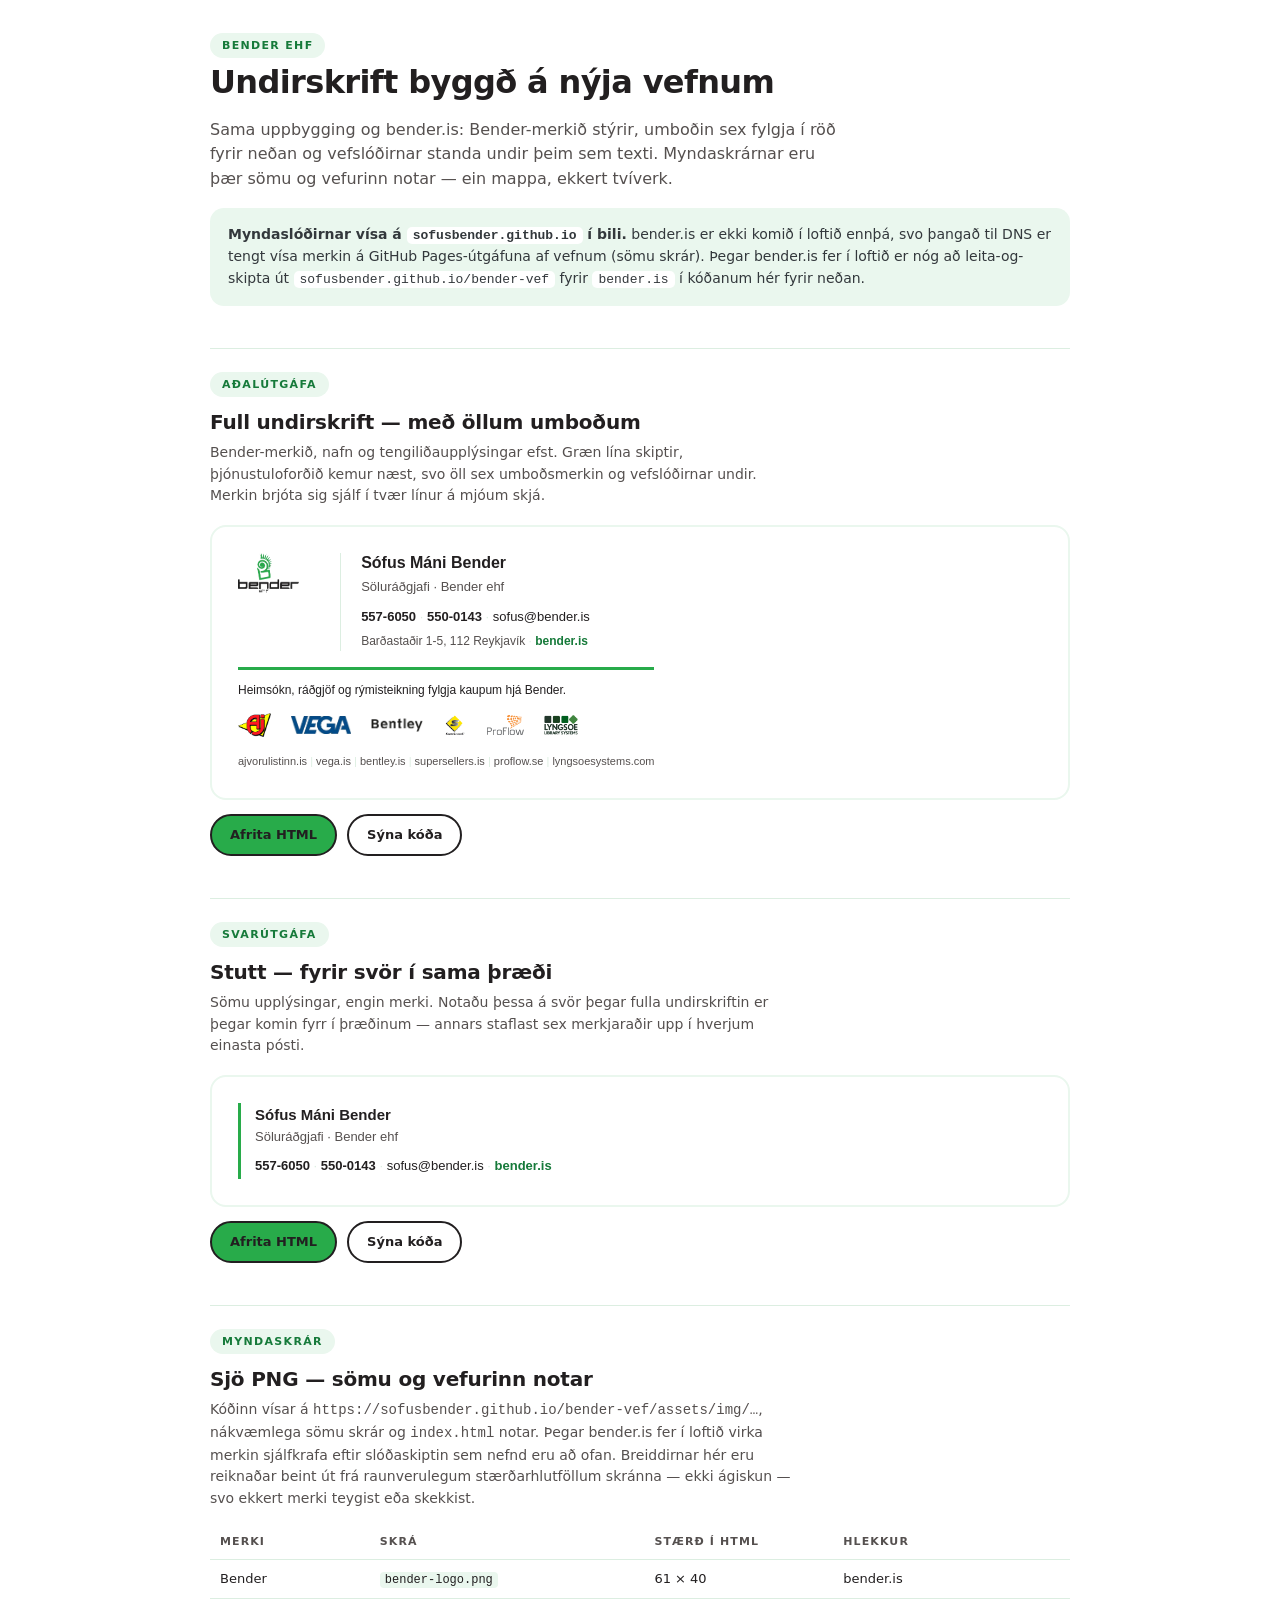
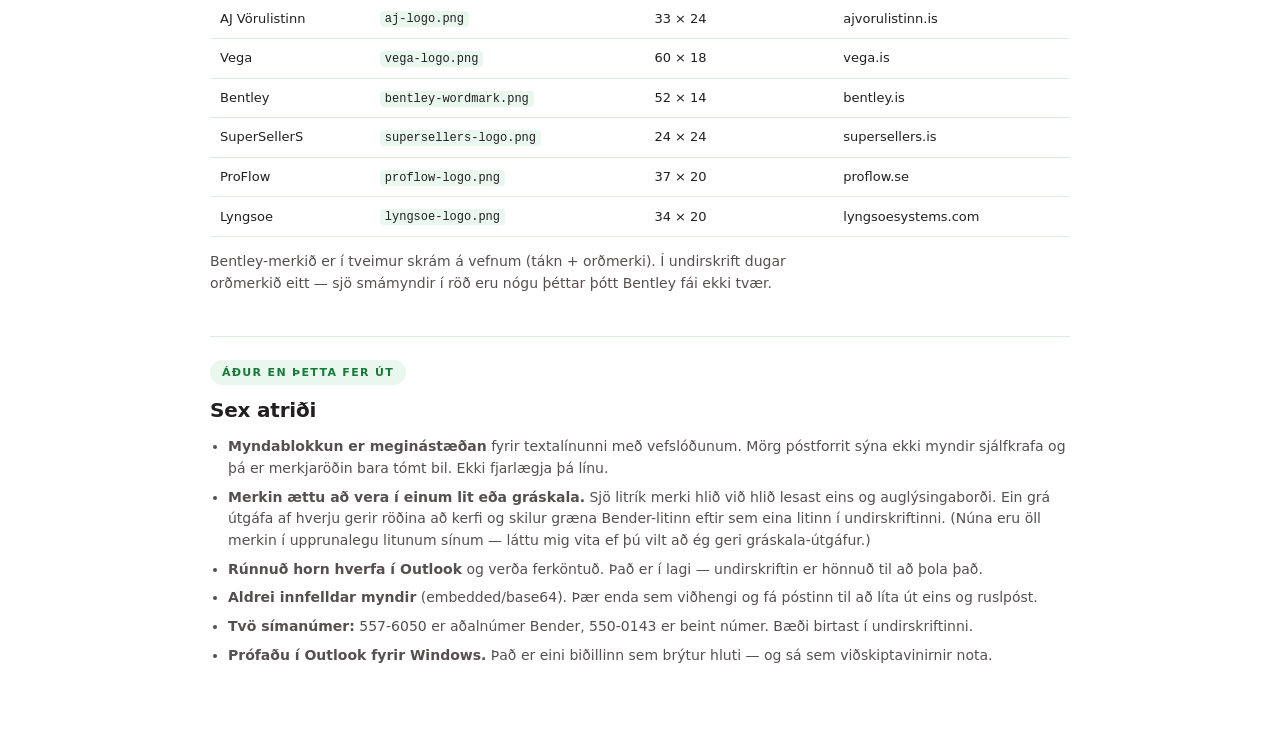
==== netfangs-undirskrift/undirskrift-velja.html @ c3299960 "Bæta við undirskrift-veljara (full + stutt útgáfa) með réttum litum og gögnum Lagaði innsenda skjali" ====
<!DOCTYPE html>
<html lang="is">
<head>
<meta charset="UTF-8">
<meta name="viewport" content="width=device-width, initial-scale=1">
<title>Bender ehf — undirskrift úr vefnum</title>
<style>
:root{
  --brand:#28AB4A; --brand-deep:#167A3A; --brand-light:#EAF7EE;
  --ink:#221F20; --ink-soft:#55504F; --rule:#DCEEE1;
}
*{box-sizing:border-box;margin:0;padding:0}
body{background:#fff;color:var(--ink);font-family:system-ui,-apple-system,"Segoe UI",sans-serif;line-height:1.55;padding:32px 18px 80px}
.wrap{max-width:860px;margin:0 auto}
h1{font-size:clamp(23px,4vw,32px);letter-spacing:-.02em;font-weight:800}
.sub{color:var(--ink-soft);margin-top:10px;max-width:62ch}
.tag{display:inline-block;font-size:11px;font-weight:700;letter-spacing:.12em;text-transform:uppercase;color:var(--brand-deep);background:var(--brand-light);border-radius:999px;padding:4px 12px}
section{margin-top:42px;border-top:1px solid var(--rule);padding-top:22px}
h2{font-size:20px;letter-spacing:-.01em;margin:10px 0 4px;font-weight:800}
.note{font-size:14px;color:var(--ink-soft);max-width:66ch}
.flag{background:var(--brand-light);border-radius:14px;padding:16px 18px;margin-top:16px;font-size:14px;color:#33383C}
.flag code{background:#fff;padding:1px 6px;border-radius:5px;font-size:13px}
.preview{background:#fff;border:2px solid var(--brand-light);border-radius:16px;padding:26px;margin-top:18px;overflow-x:auto}
.bar{display:flex;gap:10px;align-items:center;margin-top:14px;flex-wrap:wrap}
button{font:inherit;font-size:13px;font-weight:600;padding:9px 18px;border:2px solid var(--ink);border-radius:999px;background:var(--brand);color:var(--ink);cursor:pointer;transition:.15s}
button:hover{background:var(--ink);color:#fff}
button.ghost{background:transparent}
button.ghost:hover{background:var(--ink);color:#fff}
pre{display:none;background:var(--ink);color:#D7DBDE;padding:16px;border-radius:12px;overflow:auto;font-size:12px;line-height:1.5;margin-top:12px;max-height:380px}
pre.open{display:block}
.ok{font-size:13px;color:var(--brand-deep);font-weight:600}
ul{margin:10px 0 0 18px;font-size:14px;color:var(--ink-soft)}
li{margin-bottom:7px}
table.specs{border-collapse:collapse;margin-top:14px;font-size:13px;width:100%}
table.specs th,table.specs td{text-align:left;padding:9px 10px;border-bottom:1px solid var(--rule)}
table.specs th{font-size:11px;letter-spacing:.1em;text-transform:uppercase;color:var(--ink-soft);font-weight:700}
table.specs code{font-size:12px;background:var(--brand-light);padding:1px 5px;border-radius:4px}
:focus-visible{outline:3px solid var(--brand-deep);outline-offset:3px}
</style>
</head>
<body>
<div class="wrap">

<span class="tag">Bender ehf</span>
<h1>Undirskrift byggð á nýja vefnum</h1>
<p class="sub">Sama uppbygging og bender.is: Bender-merkið stýrir, umboðin sex fylgja í röð fyrir neðan og vefslóðirnar standa undir þeim sem texti. Myndaskrárnar eru þær sömu og vefurinn notar — ein mappa, ekkert tvíverk.</p>

<div class="flag">
  <strong>Myndaslóðirnar vísa á <code>sofusbender.github.io</code> í bili.</strong> bender.is er ekki komið í loftið ennþá, svo þangað til DNS er tengt vísa merkin á GitHub Pages-útgáfuna af vefnum (sömu skrár). Þegar bender.is fer í loftið er nóg að leita-og-skipta út <code>sofusbender.github.io/bender-vef</code> fyrir <code>bender.is</code> í kóðanum hér fyrir neðan.
</div>

<!-- ══════════ FULL ══════════ -->
<section>
  <span class="tag">Aðalútgáfa</span>
  <h2>Full undirskrift — með öllum umboðum</h2>
  <p class="note">Bender-merkið, nafn og tengiliðaupplýsingar efst. Græn lína skiptir, þjónustuloforðið kemur næst, svo öll sex umboðsmerkin og vefslóðirnar undir. Merkin brjóta sig sjálf í tvær línur á mjóum skjá.</p>
  <div class="preview" id="prev-full"></div>
  <div class="bar">
    <button data-copy="sig-full">Afrita HTML</button>
    <button class="ghost" data-toggle="code-full">Sýna kóða</button>
    <span class="ok" id="ok-full"></span>
  </div>
  <pre id="code-full"></pre>
</section>

<!-- ══════════ SVAR ══════════ -->
<section>
  <span class="tag">Svarútgáfa</span>
  <h2>Stutt — fyrir svör í sama þræði</h2>
  <p class="note">Sömu upplýsingar, engin merki. Notaðu þessa á svör þegar fulla undirskriftin er þegar komin fyrr í þræðinum — annars staflast sex merkjaraðir upp í hverjum einasta pósti.</p>
  <div class="preview" id="prev-stutt"></div>
  <div class="bar">
    <button data-copy="sig-stutt">Afrita HTML</button>
    <button class="ghost" data-toggle="code-stutt">Sýna kóða</button>
    <span class="ok" id="ok-stutt"></span>
  </div>
  <pre id="code-stutt"></pre>
</section>

<section>
  <span class="tag">Myndaskrár</span>
  <h2>Sjö PNG — sömu og vefurinn notar</h2>
  <p class="note">Kóðinn vísar á <code>https://sofusbender.github.io/bender-vef/assets/img/…</code>, nákvæmlega sömu skrár og <code>index.html</code> notar. Þegar bender.is fer í loftið virka merkin sjálfkrafa eftir slóðaskiptin sem nefnd eru að ofan. Breiddirnar hér eru reiknaðar beint út frá raunverulegum stærðarhlutföllum skránna — ekki ágiskun — svo ekkert merki teygist eða skekkist.</p>
  <table class="specs">
    <tr><th>Merki</th><th>Skrá</th><th>Stærð í HTML</th><th>Hlekkur</th></tr>
    <tr><td>Bender</td><td><code>bender-logo.png</code></td><td>61 × 40</td><td>bender.is</td></tr>
    <tr><td>AJ Vörulistinn</td><td><code>aj-logo.png</code></td><td>33 × 24</td><td>ajvorulistinn.is</td></tr>
    <tr><td>Vega</td><td><code>vega-logo.png</code></td><td>60 × 18</td><td>vega.is</td></tr>
    <tr><td>Bentley</td><td><code>bentley-wordmark.png</code></td><td>52 × 14</td><td>bentley.is</td></tr>
    <tr><td>SuperSellerS</td><td><code>supersellers-logo.png</code></td><td>24 × 24</td><td>supersellers.is</td></tr>
    <tr><td>ProFlow</td><td><code>proflow-logo.png</code></td><td>37 × 20</td><td>proflow.se</td></tr>
    <tr><td>Lyngsoe</td><td><code>lyngsoe-logo.png</code></td><td>34 × 20</td><td>lyngsoesystems.com</td></tr>
  </table>
  <p class="note" style="margin-top:14px">Bentley-merkið er í tveimur skrám á vefnum (tákn + orðmerki). Í undirskrift dugar orðmerkið eitt — sjö smámyndir í röð eru nógu þéttar þótt Bentley fái ekki tvær.</p>
</section>

<section>
  <span class="tag">Áður en þetta fer út</span>
  <h2>Sex atriði</h2>
  <ul>
    <li><strong>Myndablokkun er meginástæðan</strong> fyrir textalínunni með vefslóðunum. Mörg póstforrit sýna ekki myndir sjálfkrafa og þá er merkjaröðin bara tómt bil. Ekki fjarlægja þá línu.</li>
    <li><strong>Merkin ættu að vera í einum lit eða gráskala.</strong> Sjö litrík merki hlið við hlið lesast eins og auglýsingaborði. Ein grá útgáfa af hverju gerir röðina að kerfi og skilur græna Bender-litinn eftir sem eina litinn í undirskriftinni. (Núna eru öll merkin í upprunalegu litunum sínum — láttu mig vita ef þú vilt að ég geri gráskala-útgáfur.)</li>
    <li><strong>Rúnnuð horn hverfa í Outlook</strong> og verða ferköntuð. Það er í lagi — undirskriftin er hönnuð til að þola það.</li>
    <li><strong>Aldrei innfelldar myndir</strong> (embedded/base64). Þær enda sem viðhengi og fá póstinn til að líta út eins og ruslpóst.</li>
    <li><strong>Tvö símanúmer:</strong> 557-6050 er aðalnúmer Bender, 550-0143 er beint númer. Bæði birtast í undirskriftinni.</li>
    <li><strong>Prófaðu í Outlook fyrir Windows.</strong> Það er eini biðillinn sem brýtur hluti — og sá sem viðskiptavinirnir nota.</li>
  </ul>
</section>

</div>

<!-- ═══════ hráar undirskriftir ═══════ -->
<script type="text/plain" id="sig-full">
<table role="presentation" cellpadding="0" cellspacing="0" border="0" style="border-collapse:collapse;font-family:Arial,Helvetica,sans-serif;max-width:560px;">
  <tr>
    <td valign="top" style="padding:0 20px 0 0;">
      <a href="https://sofusbender.github.io/bender-vef/"><img src="https://sofusbender.github.io/bender-vef/assets/img/bender-logo.png" width="61" height="40" alt="Bender ehf" style="display:block;border:0;width:61px;height:40px;"></a>
    </td>
    <td valign="top" style="border-left:1px solid #DCEEE1;padding:0 0 0 20px;">
      <div style="font-size:16px;font-weight:bold;color:#221F20;line-height:1.3;">Sófus Máni Bender</div>
      <div style="font-size:13px;color:#55504F;line-height:1.5;padding-top:3px;">Söluráðgjafi &#183; Bender ehf</div>
      <div style="font-size:13px;color:#221F20;line-height:1.7;padding-top:10px;">
        <a href="tel:5576050" style="color:#221F20;text-decoration:none;font-weight:bold;">557-6050</a>
        <span style="color:#DCEEE1;">&#183;</span>
        <a href="tel:5500143" style="color:#221F20;text-decoration:none;font-weight:bold;">550-0143</a>
        <span style="color:#DCEEE1;">&#183;</span>
        <a href="mailto:sofus@bender.is" style="color:#221F20;text-decoration:none;">sofus@bender.is</a>
      </div>
      <div style="font-size:12px;color:#55504F;line-height:1.6;padding-top:3px;">
        Barðastaðir 1-5, 112 Reykjavík
        <span style="color:#DCEEE1;">&#183;</span>
        <a href="https://sofusbender.github.io/bender-vef/" style="color:#167A3A;text-decoration:none;font-weight:bold;">bender.is</a>
      </div>
    </td>
  </tr>
  <tr>
    <td colspan="2" style="padding:16px 0 0 0;">
      <div style="border-top:3px solid #28AB4A;font-size:0;line-height:0;">&nbsp;</div>
      <div style="font-family:Arial,Helvetica,sans-serif;font-size:12px;color:#221F20;line-height:1.6;padding-top:11px;">
        Heimsókn, ráðgjöf og rýmisteikning fylgja kaupum hjá Bender.
      </div>
      <div style="padding-top:13px;">
        <a href="https://ajvorulistinn.is"><img src="https://sofusbender.github.io/bender-vef/assets/img/aj-logo.png" width="33" height="24" alt="AJ Vörulistinn" style="border:0;width:33px;height:24px;vertical-align:middle;margin:0 20px 10px 0;"></a><a href="https://vega.is"><img src="https://sofusbender.github.io/bender-vef/assets/img/vega-logo.png" width="60" height="18" alt="Vega" style="border:0;width:60px;height:18px;vertical-align:middle;margin:0 20px 10px 0;"></a><a href="https://bentley.is"><img src="https://sofusbender.github.io/bender-vef/assets/img/bentley-wordmark.png" width="52" height="14" alt="Bentley" style="border:0;width:52px;height:14px;vertical-align:middle;margin:0 20px 10px 0;"></a><a href="https://supersellers.is"><img src="https://sofusbender.github.io/bender-vef/assets/img/supersellers-logo.png" width="24" height="24" alt="SuperSellerS" style="border:0;width:24px;height:24px;vertical-align:middle;margin:0 20px 10px 0;"></a><a href="https://proflow.se"><img src="https://sofusbender.github.io/bender-vef/assets/img/proflow-logo.png" width="37" height="20" alt="ProFlow" style="border:0;width:37px;height:20px;vertical-align:middle;margin:0 20px 10px 0;"></a><a href="https://lyngsoesystems.com/library"><img src="https://sofusbender.github.io/bender-vef/assets/img/lyngsoe-logo.png" width="34" height="20" alt="Lyngsoe Library Systems" style="border:0;width:34px;height:20px;vertical-align:middle;margin:0 0 10px 0;"></a>
      </div>
      <div style="font-family:Arial,Helvetica,sans-serif;font-size:11px;color:#55504F;line-height:1.9;padding-top:4px;">
        <a href="https://ajvorulistinn.is" style="color:#55504F;text-decoration:none;">ajvorulistinn.is</a>
        <span style="color:#DCEEE1;">&#124;</span>
        <a href="https://vega.is" style="color:#55504F;text-decoration:none;">vega.is</a>
        <span style="color:#DCEEE1;">&#124;</span>
        <a href="https://bentley.is" style="color:#55504F;text-decoration:none;">bentley.is</a>
        <span style="color:#DCEEE1;">&#124;</span>
        <a href="https://supersellers.is" style="color:#55504F;text-decoration:none;">supersellers.is</a>
        <span style="color:#DCEEE1;">&#124;</span>
        <a href="https://proflow.se" style="color:#55504F;text-decoration:none;">proflow.se</a>
        <span style="color:#DCEEE1;">&#124;</span>
        <a href="https://lyngsoesystems.com/library" style="color:#55504F;text-decoration:none;">lyngsoesystems.com</a>
      </div>
    </td>
  </tr>
</table>
</script>

<script type="text/plain" id="sig-stutt">
<table role="presentation" cellpadding="0" cellspacing="0" border="0" style="border-collapse:collapse;font-family:Arial,Helvetica,sans-serif;">
  <tr>
    <td style="border-left:3px solid #28AB4A;padding:2px 0 2px 14px;">
      <div style="font-size:15px;font-weight:bold;color:#221F20;line-height:1.3;">Sófus Máni Bender</div>
      <div style="font-size:13px;color:#55504F;line-height:1.5;padding-top:2px;">Söluráðgjafi &#183; Bender ehf</div>
      <div style="font-size:13px;color:#221F20;line-height:1.7;padding-top:9px;">
        <a href="tel:5576050" style="color:#221F20;text-decoration:none;font-weight:bold;">557-6050</a>
        <span style="color:#DCEEE1;">&#183;</span>
        <a href="tel:5500143" style="color:#221F20;text-decoration:none;font-weight:bold;">550-0143</a>
        <span style="color:#DCEEE1;">&#183;</span>
        <a href="mailto:sofus@bender.is" style="color:#221F20;text-decoration:none;">sofus@bender.is</a>
        <span style="color:#DCEEE1;">&#183;</span>
        <a href="https://sofusbender.github.io/bender-vef/" style="color:#167A3A;text-decoration:none;font-weight:bold;">bender.is</a>
      </div>
    </td>
  </tr>
</table>
</script>

<script>
(function(){
  [["sig-full","prev-full","code-full","ok-full"],["sig-stutt","prev-stutt","code-stutt","ok-stutt"]].forEach(function(s){
    var raw = document.getElementById(s[0]).textContent.trim();
    document.getElementById(s[1]).innerHTML = raw;
    document.getElementById(s[2]).textContent = raw;
  });
  document.querySelectorAll("[data-copy]").forEach(function(btn){
    btn.addEventListener("click", function(){
      var key = btn.dataset.copy;
      var raw = document.getElementById(key).textContent.trim();
      var el  = document.getElementById("ok-" + key.replace("sig-",""));
      var done = function(){
        el.textContent = "Afritað — límdu í undirskriftarstillingar";
        setTimeout(function(){ el.textContent = ""; }, 2600);
      };
      var fallback = function(){
        var ta = document.createElement("textarea");
        ta.value = raw; document.body.appendChild(ta); ta.select();
        try{ document.execCommand("copy"); done(); }
        catch(e){ el.textContent = "Afritun mistókst — opnaðu kóðann"; }
        document.body.removeChild(ta);
      };
      if(navigator.clipboard && navigator.clipboard.writeText){
        navigator.clipboard.writeText(raw).then(done, fallback);
      } else { fallback(); }
    });
  });
  document.querySelectorAll("[data-toggle]").forEach(function(btn){
    btn.addEventListener("click", function(){
      var pre = document.getElementById(btn.dataset.toggle);
      pre.classList.toggle("open");
      btn.textContent = pre.classList.contains("open") ? "Fela kóða" : "Sýna kóða";
    });
  });
})();
</script>
</body>
</html>
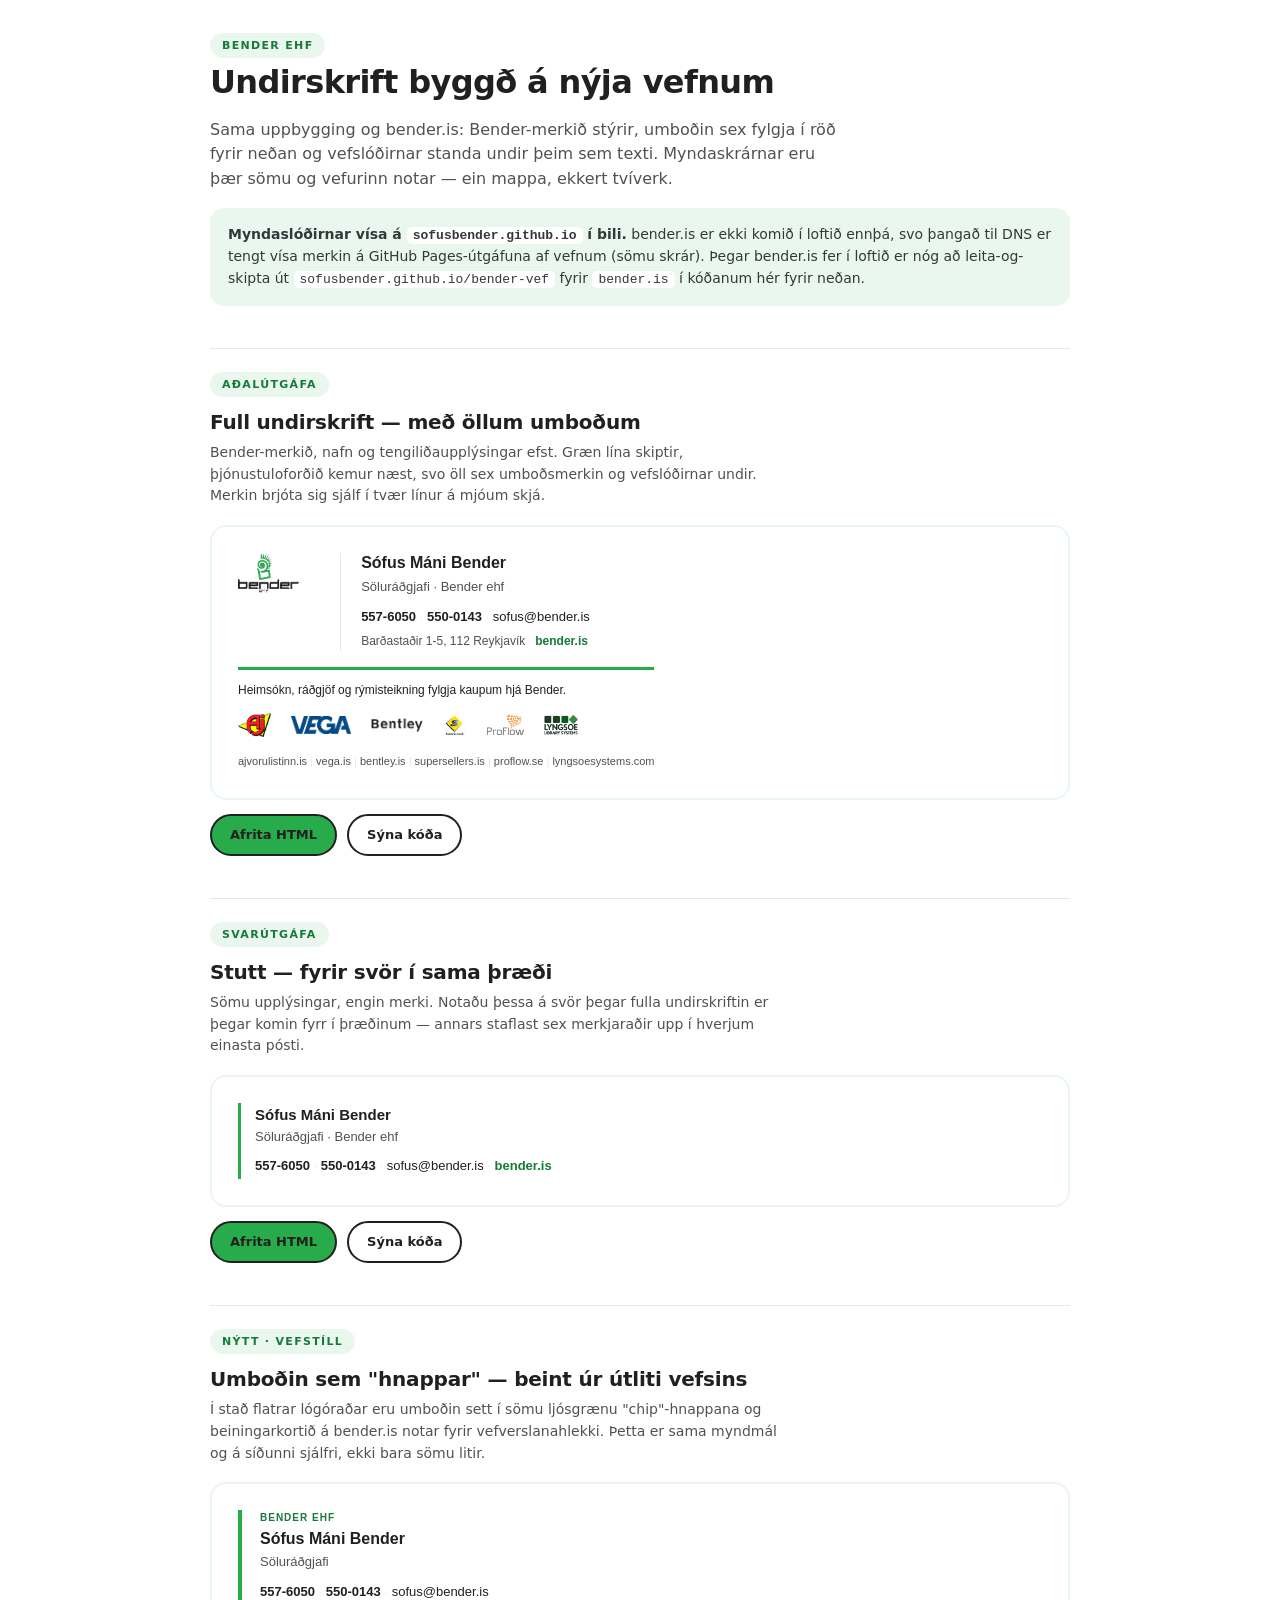
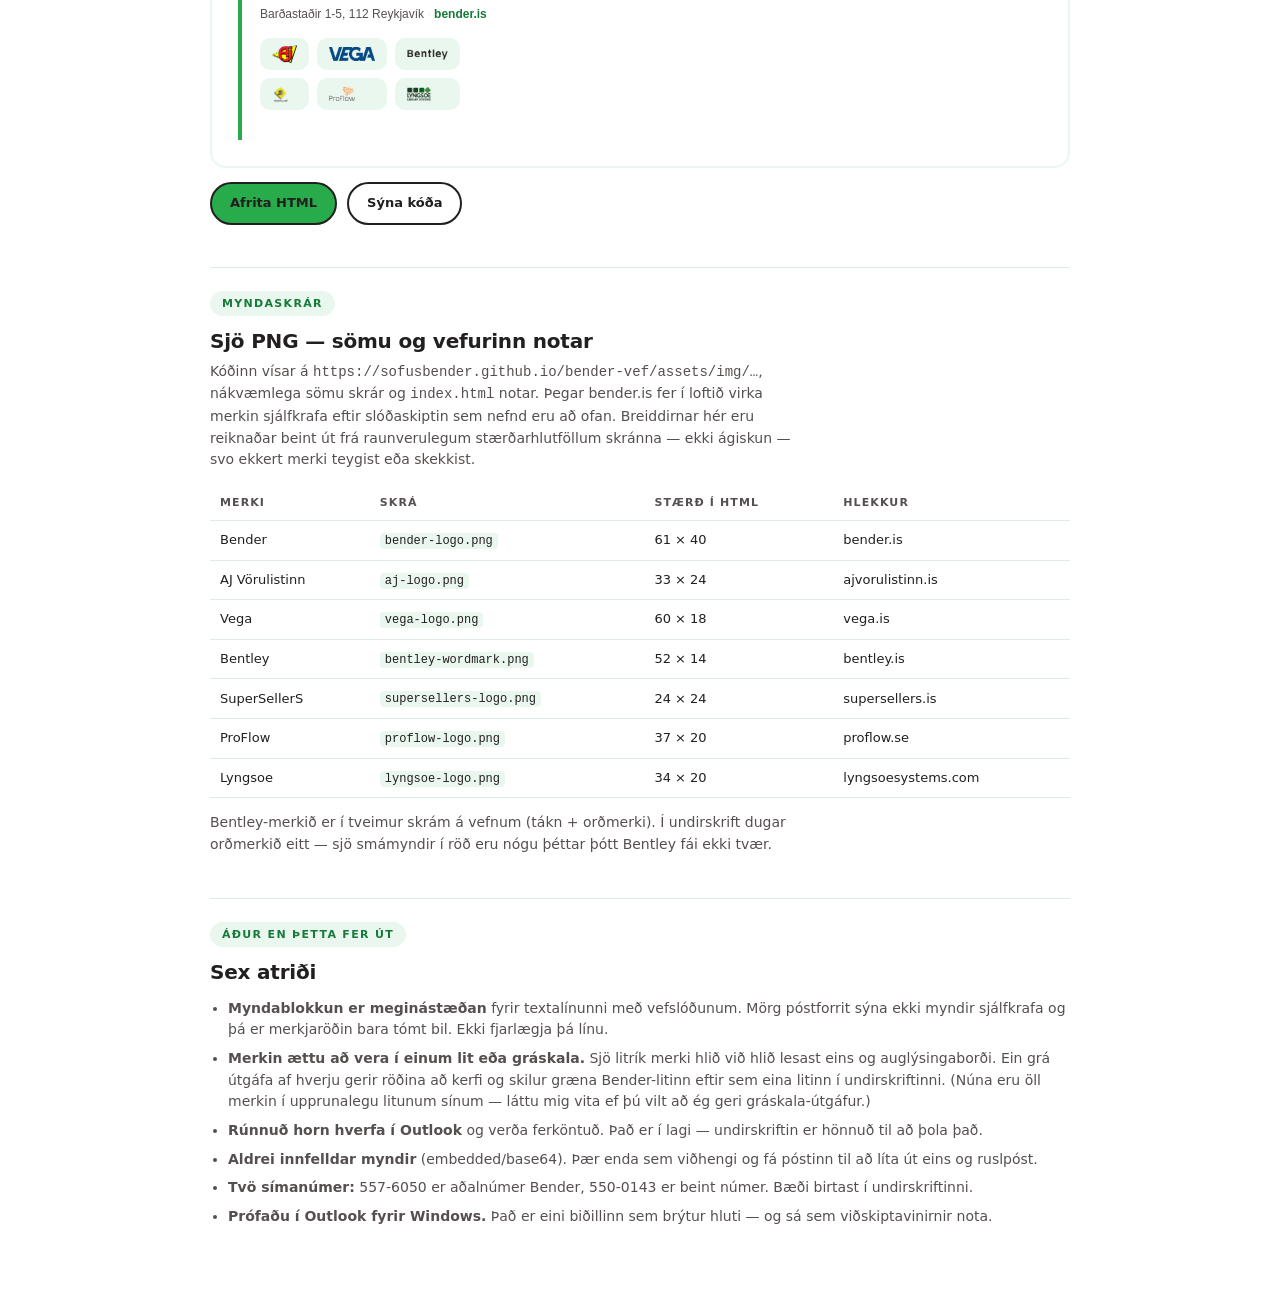
==== commit 988c17d4: "Bæta við þriðju undirskrift í vefstíl — umboð sem chip-hnappar Sama ljósgræna hnappastíl og beininga" ====
--- a/netfangs-undirskrift/undirskrift-velja.html
+++ b/netfangs-undirskrift/undirskrift-velja.html
@@ -77,6 +77,20 @@
   <pre id="code-stutt"></pre>
 </section>
 
+<!-- ══════════ VEFSTÍLL ══════════ -->
+<section>
+  <span class="tag">Nýtt · Vefstíll</span>
+  <h2>Umboðin sem "hnappar" — beint úr útliti vefsins</h2>
+  <p class="note">Í stað flatrar lógóraðar eru umboðin sett í sömu ljósgrænu "chip"-hnappana og beiningarkortið á bender.is notar fyrir vefverslanahlekki. Þetta er sama myndmál og á síðunni sjálfri, ekki bara sömu litir.</p>
+  <div class="preview" id="prev-web"></div>
+  <div class="bar">
+    <button data-copy="sig-web">Afrita HTML</button>
+    <button class="ghost" data-toggle="code-web">Sýna kóða</button>
+    <span class="ok" id="ok-web"></span>
+  </div>
+  <pre id="code-web"></pre>
+</section>
+
 <section>
   <span class="tag">Myndaskrár</span>
   <h2>Sjö PNG — sömu og vefurinn notar</h2>
@@ -180,9 +194,67 @@
 </table>
 </script>
 
+<script type="text/plain" id="sig-web">
+<table role="presentation" cellpadding="0" cellspacing="0" border="0" style="border-collapse:collapse;font-family:Arial,Helvetica,sans-serif;max-width:520px;">
+  <tr>
+    <td valign="top" style="padding:0 18px 0 0;">
+      <img src="https://sofusbender.github.io/bender-vef/assets/img/sig-bar-green.png" width="4" height="230" alt="" style="display:block;border:0;width:4px;height:230px;">
+    </td>
+    <td valign="top">
+      <div style="font-size:10px;font-weight:bold;letter-spacing:1px;text-transform:uppercase;color:#167A3A;padding-bottom:3px;">Bender ehf</div>
+      <div style="font-size:16px;font-weight:bold;color:#221F20;line-height:1.3;">Sófus Máni Bender</div>
+      <div style="font-size:13px;color:#55504F;line-height:1.5;padding-top:2px;">Söluráðgjafi</div>
+      <div style="font-size:13px;color:#221F20;line-height:1.7;padding-top:10px;">
+        <a href="tel:5576050" style="color:#221F20;text-decoration:none;font-weight:bold;">557-6050</a>
+        <span style="color:#DCEEE1;">&#183;</span>
+        <a href="tel:5500143" style="color:#221F20;text-decoration:none;font-weight:bold;">550-0143</a>
+        <span style="color:#DCEEE1;">&#183;</span>
+        <a href="mailto:sofus@bender.is" style="color:#221F20;text-decoration:none;">sofus@bender.is</a>
+      </div>
+      <div style="font-size:12px;color:#55504F;line-height:1.6;padding-top:2px;">
+        Barðastaðir 1-5, 112 Reykjavík
+        <span style="color:#DCEEE1;">&#183;</span>
+        <a href="https://sofusbender.github.io/bender-vef/" style="color:#167A3A;text-decoration:none;font-weight:bold;">bender.is</a>
+      </div>
+
+      <!-- Umboðin sem chip-hnappar, sama stíll og beiningarkortið á vefnum -->
+      <table role="presentation" cellpadding="0" cellspacing="0" border="0" style="margin-top:14px;">
+        <tr>
+          <td bgcolor="#EAF7EE" style="background-color:#EAF7EE;border-radius:10px;padding:7px 12px;">
+            <a href="https://ajvorulistinn.is"><img src="https://sofusbender.github.io/bender-vef/assets/img/aj-logo.png" width="25" height="18" alt="AJ Vörulistinn" style="display:block;border:0;width:25px;height:18px;"></a>
+          </td>
+          <td style="font-size:0;line-height:0;width:8px;">&nbsp;</td>
+          <td bgcolor="#EAF7EE" style="background-color:#EAF7EE;border-radius:10px;padding:9px 12px;">
+            <a href="https://vega.is"><img src="https://sofusbender.github.io/bender-vef/assets/img/vega-logo.png" width="46" height="14" alt="Vega" style="display:block;border:0;width:46px;height:14px;"></a>
+          </td>
+          <td style="font-size:0;line-height:0;width:8px;">&nbsp;</td>
+          <td bgcolor="#EAF7EE" style="background-color:#EAF7EE;border-radius:10px;padding:10px 12px;">
+            <a href="https://bentley.is"><img src="https://sofusbender.github.io/bender-vef/assets/img/bentley-wordmark.png" width="41" height="11" alt="Bentley" style="display:block;border:0;width:41px;height:11px;"></a>
+          </td>
+        </tr>
+        <tr><td colspan="5" style="font-size:0;line-height:0;height:8px;">&nbsp;</td></tr>
+        <tr>
+          <td bgcolor="#EAF7EE" style="background-color:#EAF7EE;border-radius:10px;padding:7px 12px;">
+            <a href="https://supersellers.is"><img src="https://sofusbender.github.io/bender-vef/assets/img/supersellers-logo.png" width="18" height="18" alt="SuperSellerS" style="display:block;border:0;width:18px;height:18px;"></a>
+          </td>
+          <td style="font-size:0;line-height:0;width:8px;">&nbsp;</td>
+          <td bgcolor="#EAF7EE" style="background-color:#EAF7EE;border-radius:10px;padding:9px 12px;">
+            <a href="https://proflow.se"><img src="https://sofusbender.github.io/bender-vef/assets/img/proflow-logo.png" width="26" height="14" alt="ProFlow" style="display:block;border:0;width:26px;height:14px;"></a>
+          </td>
+          <td style="font-size:0;line-height:0;width:8px;">&nbsp;</td>
+          <td bgcolor="#EAF7EE" style="background-color:#EAF7EE;border-radius:10px;padding:9px 12px;">
+            <a href="https://lyngsoesystems.com/library"><img src="https://sofusbender.github.io/bender-vef/assets/img/lyngsoe-logo.png" width="24" height="14" alt="Lyngsoe Library Systems" style="display:block;border:0;width:24px;height:14px;"></a>
+          </td>
+        </tr>
+      </table>
+    </td>
+  </tr>
+</table>
+</script>
+
 <script>
 (function(){
-  [["sig-full","prev-full","code-full","ok-full"],["sig-stutt","prev-stutt","code-stutt","ok-stutt"]].forEach(function(s){
+  [["sig-full","prev-full","code-full","ok-full"],["sig-stutt","prev-stutt","code-stutt","ok-stutt"],["sig-web","prev-web","code-web","ok-web"]].forEach(function(s){
     var raw = document.getElementById(s[0]).textContent.trim();
     document.getElementById(s[1]).innerHTML = raw;
     document.getElementById(s[2]).textContent = raw;
